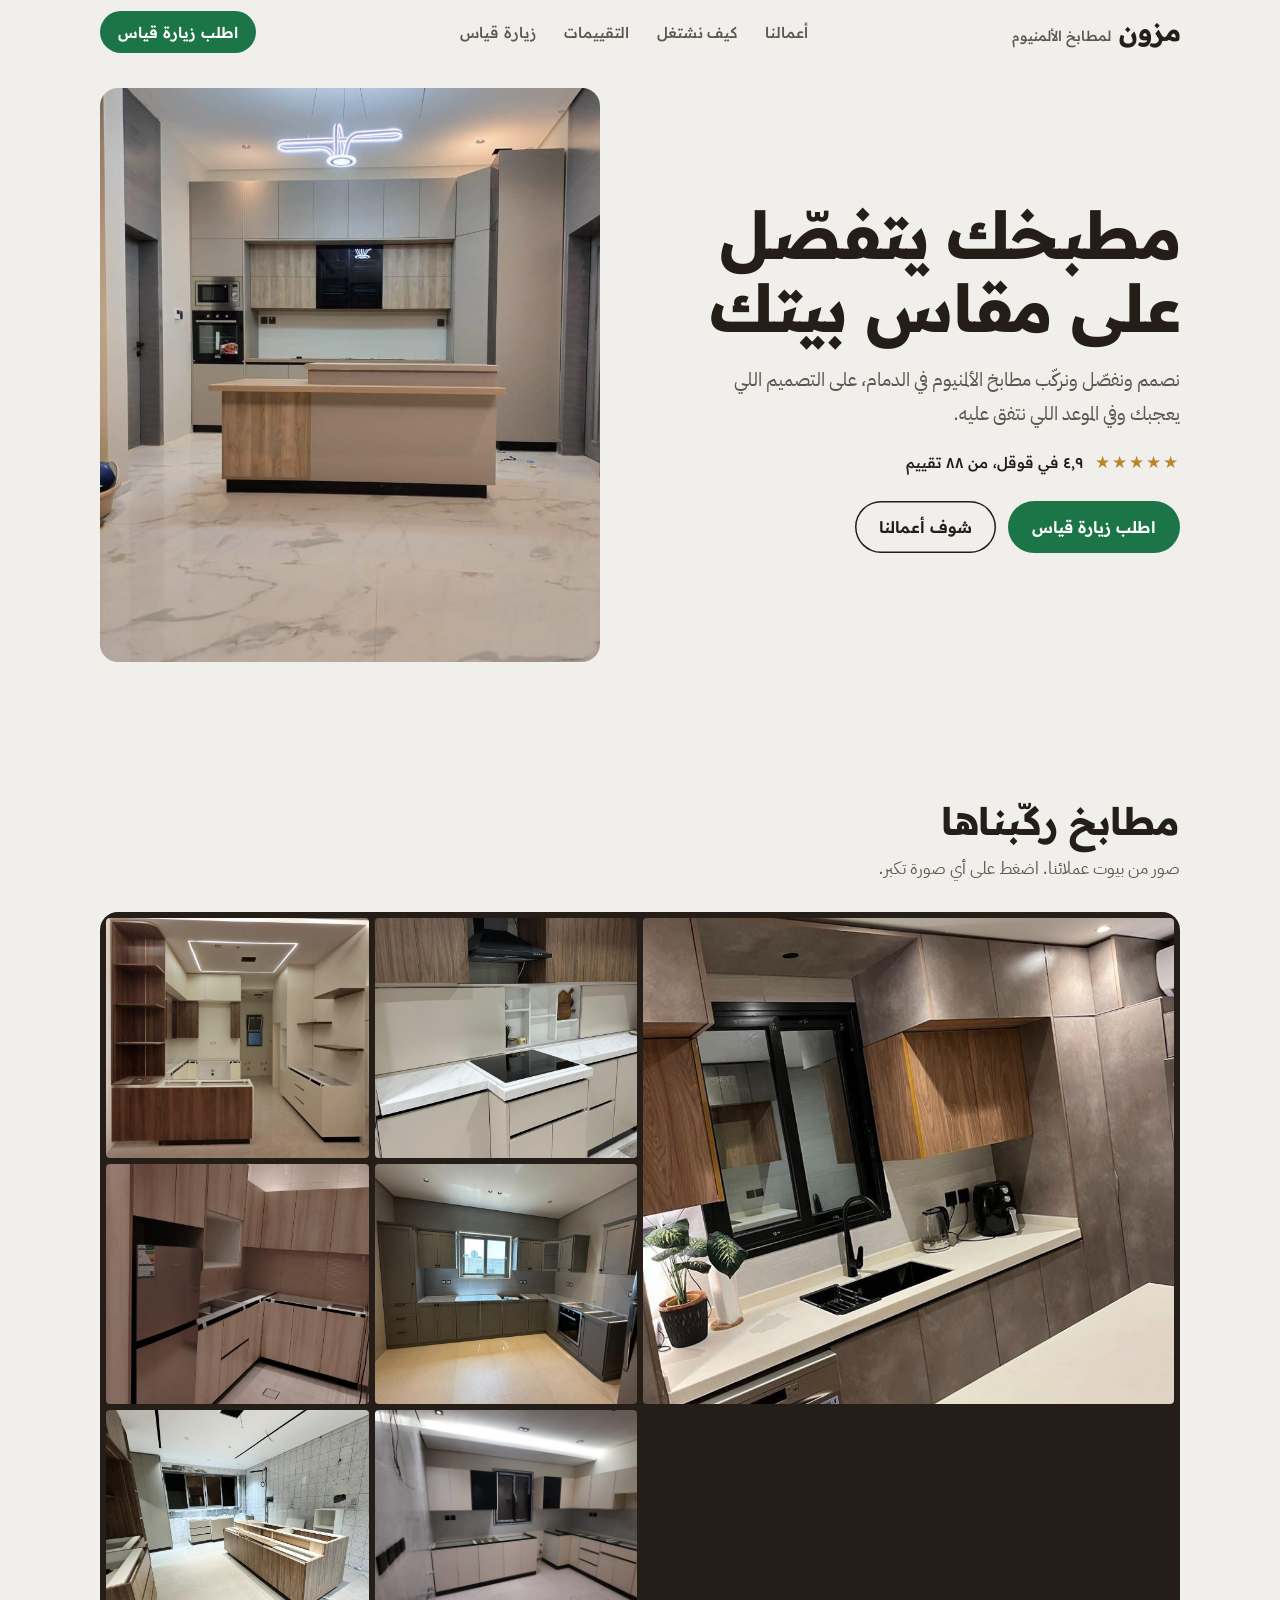
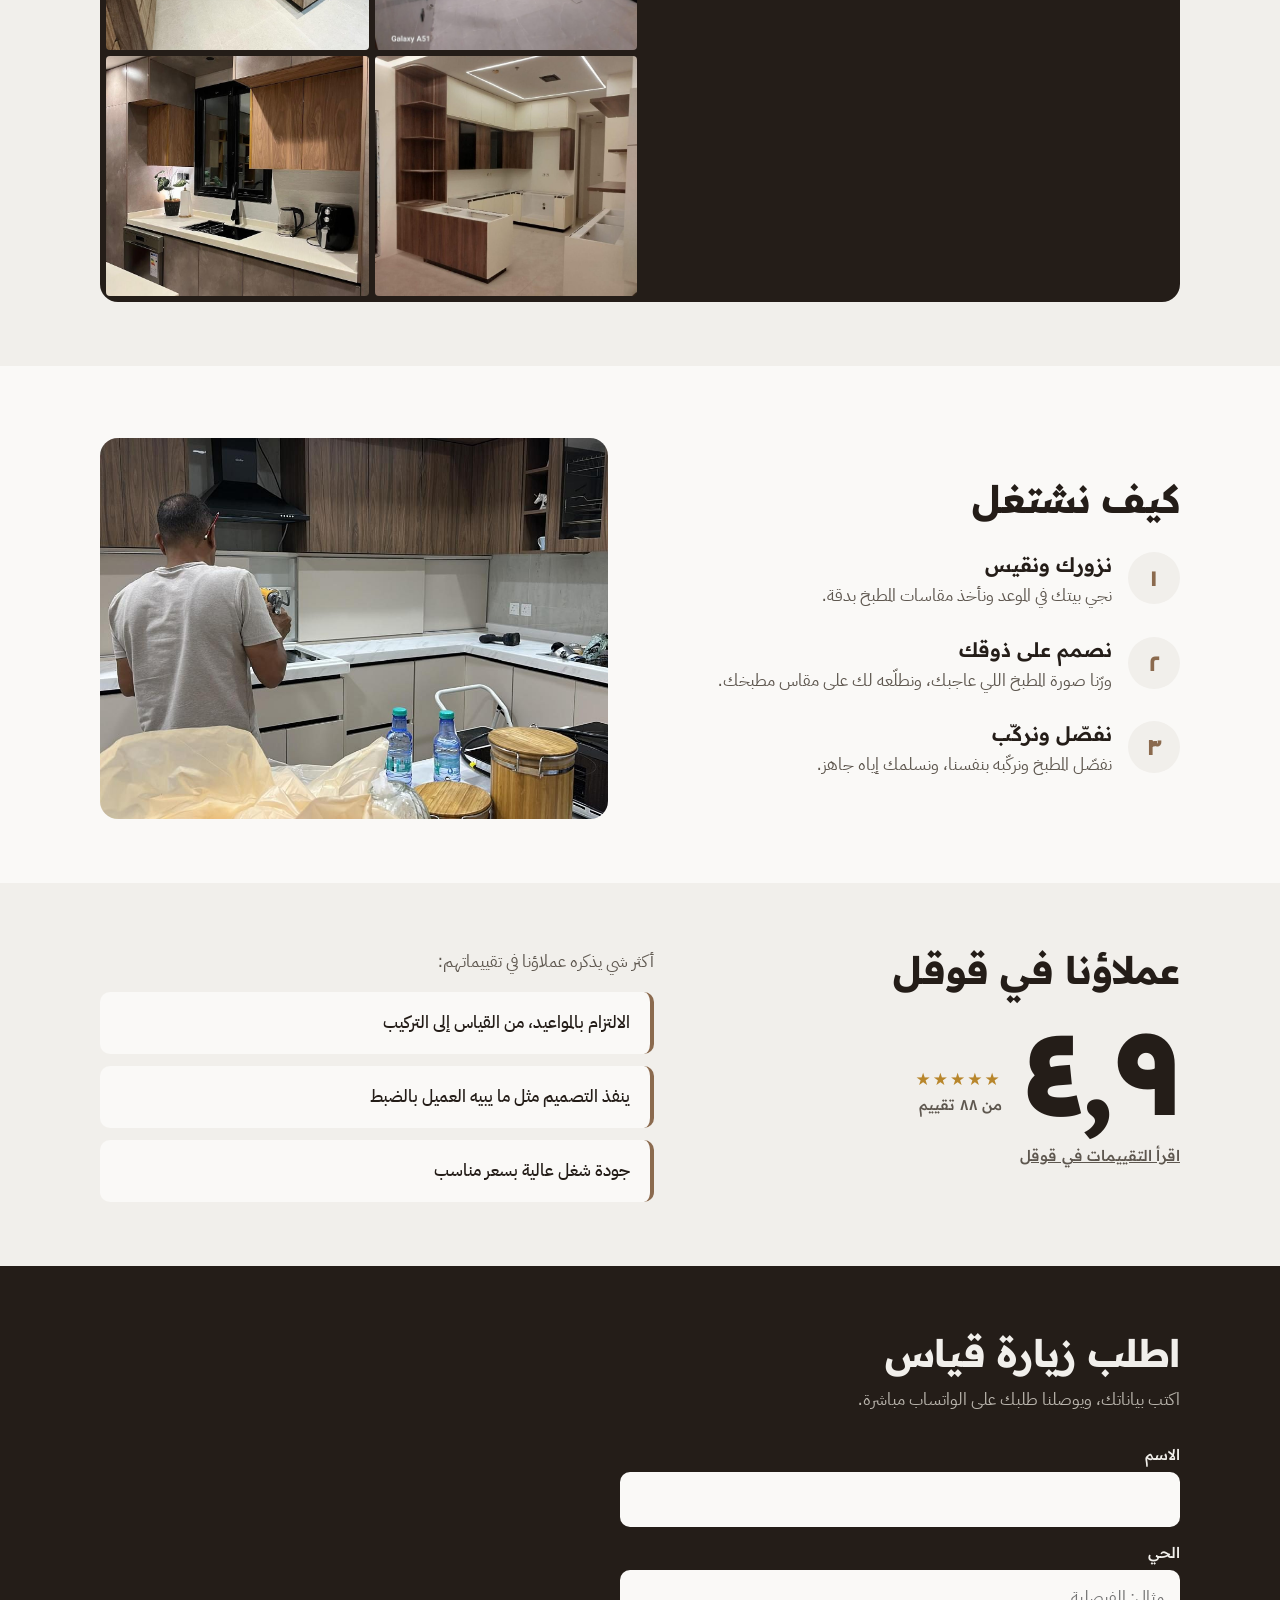
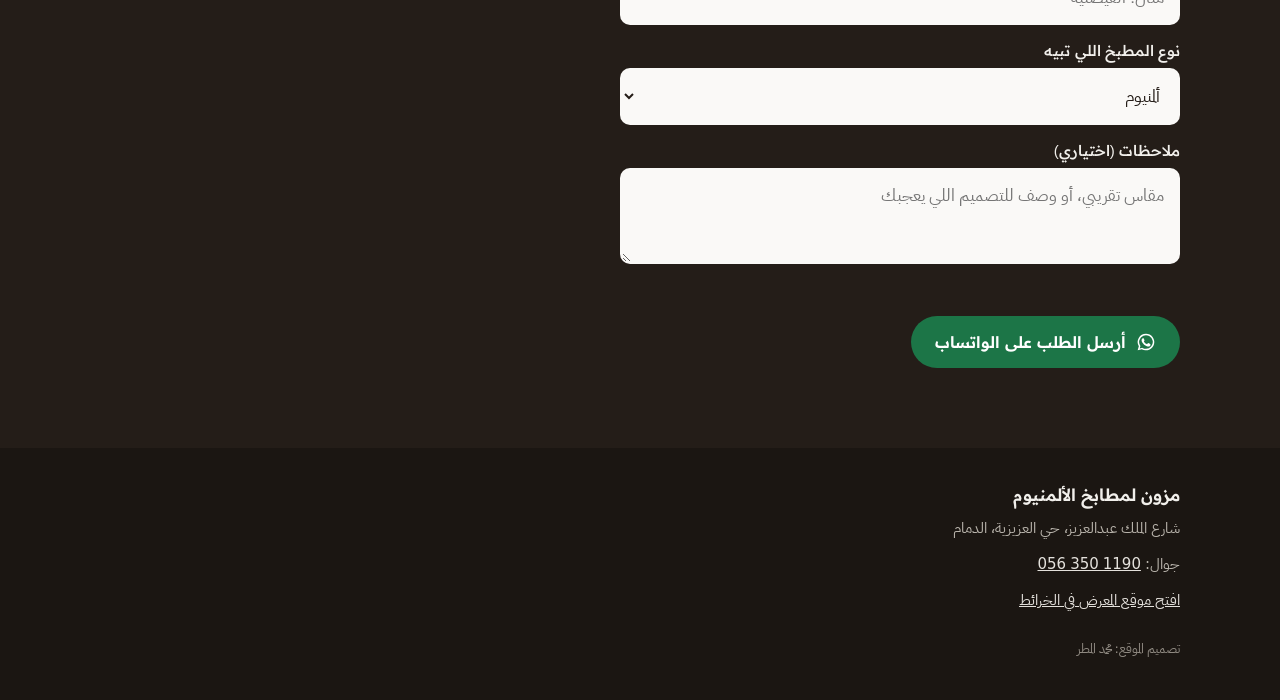
==== mazoon/index.html @ 0710dee6 "إضافة نسخة أولى لصفحة مزون لمطابخ الألمنيوم Co-Authored-By: Claude Opus 5.5 <noreply@anthropic.com> " ====
<!doctype html>
<html lang="ar" dir="rtl">
<head>
<meta charset="utf-8">
<meta name="viewport" content="width=device-width, initial-scale=1">
<title>مزون لمطابخ الألمنيوم | الدمام</title>
<meta name="description" content="تصميم وتفصيل وتركيب مطابخ الألمنيوم في الدمام. اطلب زيارة قياس على الواتساب.">
<meta property="og:title" content="مزون لمطابخ الألمنيوم">
<meta property="og:description" content="مطبخك يتفصّل على مقاس بيتك. تقييمنا ٤٫٩ في قوقل.">
<meta property="og:image" content="img/hero.jpg">
<meta name="theme-color" content="#241D18">
<meta name="robots" content="noindex">
<style>
@font-face{font-family:"Readex";src:url(fonts/readex-pro-arabic-500-normal.woff2) format("woff2");font-weight:500;font-display:swap;unicode-range:U+0600-06FF,U+0750-077F,U+0870-08FF,U+FB50-FDFF,U+FE70-FEFF,U+200C-200E,U+2010-2011,U+204F,U+2E41}
@font-face{font-family:"Readex";src:url(fonts/readex-pro-arabic-600-normal.woff2) format("woff2");font-weight:600;font-display:swap;unicode-range:U+0600-06FF,U+0750-077F,U+0870-08FF,U+FB50-FDFF,U+FE70-FEFF,U+200C-200E,U+2010-2011,U+204F,U+2E41}
@font-face{font-family:"Readex";src:url(fonts/readex-pro-arabic-700-normal.woff2) format("woff2");font-weight:700;font-display:swap;unicode-range:U+0600-06FF,U+0750-077F,U+0870-08FF,U+FB50-FDFF,U+FE70-FEFF,U+200C-200E,U+2010-2011,U+204F,U+2E41}
@font-face{font-family:"Readex";src:url(fonts/readex-pro-latin-600-normal.woff2) format("woff2");font-weight:600;font-display:swap;unicode-range:U+0000-00FF,U+2000-206F}
@font-face{font-family:"Readex";src:url(fonts/readex-pro-latin-700-normal.woff2) format("woff2");font-weight:700;font-display:swap;unicode-range:U+0000-00FF,U+2000-206F}
@font-face{font-family:"Plex";src:url(fonts/ibm-plex-sans-arabic-arabic-400-normal.woff2) format("woff2");font-weight:400;font-display:swap}
@font-face{font-family:"Plex";src:url(fonts/ibm-plex-sans-arabic-arabic-500-normal.woff2) format("woff2");font-weight:500;font-display:swap}
@font-face{font-family:"Plex";src:url(fonts/ibm-plex-sans-arabic-arabic-600-normal.woff2) format("woff2");font-weight:600;font-display:swap}

:root{
  --porcelain:#F1EFEB;   /* floor tile white */
  --paper:#FAF9F7;
  --espresso:#241D18;    /* reveal / ink */
  --ink-2:#5E574F;       /* secondary text, 6.4:1 on porcelain */
  --alu:#B9B4AC;         /* brushed aluminium */
  --alu-hi:#E4E1DC;
  --wood:#8B6A4E;        /* oak veneer */
  --green:#1C7547;       /* WhatsApp action */
  --green-hover:#165F39;
  --gap:6px;             /* cabinet reveal */
  --r-lg:18px; --r-sm:10px;
  --wrap:1120px;
}
*{box-sizing:border-box}
html{-webkit-text-size-adjust:100%;scroll-behavior:smooth}
@media (prefers-reduced-motion:reduce){html{scroll-behavior:auto}*{transition:none!important;animation:none!important}}
body{margin:0;background:var(--porcelain);color:var(--espresso);font:400 17px/1.75 "Plex",system-ui,sans-serif}
img{display:block;max-width:100%}
a{color:inherit}
:focus-visible{outline:3px solid var(--wood);outline-offset:3px;border-radius:6px}
.wrap{max-width:var(--wrap);margin-inline:auto;padding-inline:20px}
h1,h2,h3{font-family:"Readex","Plex",sans-serif;line-height:1.25;margin:0}
h2{font-size:clamp(26px,4.4vw,38px);font-weight:700;letter-spacing:-.01em}
.lead{color:var(--ink-2);margin:.5rem 0 0;max-width:34em}


/* header */
.top{position:sticky;top:0;z-index:20;background:rgba(241,239,235,.92);backdrop-filter:saturate(1.4) blur(10px)}
.top .wrap{display:flex;align-items:center;justify-content:space-between;gap:16px;height:64px}
.brand{display:flex;align-items:baseline;gap:8px;text-decoration:none}
.brand b{font:700 26px/1 "Readex",sans-serif;letter-spacing:-.02em}
.brand span{font:500 14px/1 "Readex",sans-serif;color:var(--ink-2)}
.nav{display:none;gap:28px;font:500 15px "Readex",sans-serif}
.nav a{text-decoration:none;color:var(--ink-2)}
.nav a:hover{color:var(--espresso)}

.btn{display:inline-flex;align-items:center;justify-content:center;gap:10px;min-height:52px;padding:0 24px;border-radius:999px;
  font:600 16px/1 "Readex",sans-serif;text-decoration:none;border:0;cursor:pointer}
.btn-wa{background:var(--green);color:#fff}
.btn-wa:hover{background:var(--green-hover)}
.btn-line{background:transparent;color:var(--espresso);box-shadow:inset 0 0 0 1.5px var(--espresso)}
.btn-line:hover{background:var(--espresso);color:var(--porcelain)}
.btn-sm{min-height:42px;padding:0 18px;font-size:15px}
.top .btn-sm{display:none}
.wa-ico{width:20px;height:20px;flex:none}

/* hero */
.hero{padding:4px 0 56px}
.hero-grid{display:grid;gap:28px}
.hero-photo{position:relative;border-radius:var(--r-lg);overflow:hidden;background:var(--espresso);aspect-ratio:4/3.4;order:-1}
.hero-photo img{width:100%;height:100%;object-fit:cover}
.hero-text h1{font-size:clamp(38px,8.6vw,66px);font-weight:700;letter-spacing:-.025em;line-height:1.12}
.hero-text p{font-size:19px;color:var(--ink-2);margin:18px 0 0;max-width:26em}
.rating{display:flex;align-items:center;gap:12px;margin-top:22px;font:500 15px "Readex",sans-serif}
.stars{color:#B8862B;letter-spacing:2px;font-size:17px}
.rating a{color:var(--ink-2)}
.actions{display:flex;flex-wrap:wrap;gap:12px;margin-top:28px}

/* gallery: a wall of cabinet fronts */
.works{padding:56px 0 64px}
.wall{list-style:none;margin:28px 0 0;padding:var(--gap);display:grid;gap:var(--gap);background:var(--espresso);border-radius:var(--r-lg);
  grid-template-columns:repeat(2,1fr);grid-auto-rows:clamp(150px,44vw,260px)}
.wall li:first-child{grid-row:span 2}
.tile{all:unset;display:block;width:100%;height:100%;cursor:zoom-in;border-radius:4px;overflow:hidden;position:relative}
.tile img{width:100%;height:100%;object-fit:cover;transition:transform .5s ease}
.tile:hover img{transform:scale(1.03)}
.tile:focus-visible{outline:3px solid var(--alu-hi);outline-offset:-3px}

/* process */
.how{padding:64px 0;background:var(--paper)}
.how-grid{display:grid;gap:36px;margin-top:8px}
.steps{list-style:none;margin:28px 0 0;padding:0;display:grid;gap:26px;counter-reset:s}
.steps li{display:grid;grid-template-columns:52px 1fr;gap:16px;align-items:start}
.steps li::before{counter-increment:s;content:counter(s,arabic-indic);font:700 22px/52px "Readex",sans-serif;text-align:center;
  width:52px;height:52px;border-radius:50%;background:var(--porcelain);color:var(--wood)}
.steps h3{font-size:20px;font-weight:600}
.steps p{margin:4px 0 0;color:var(--ink-2)}
.install{border-radius:var(--r-lg);overflow:hidden;aspect-ratio:4/3;background:var(--alu)}
.install img{width:100%;height:100%;object-fit:cover}

/* reviews */
.reviews{padding:64px 0}
.score{display:flex;align-items:flex-end;gap:18px;margin-top:22px}
.score b{font:700 clamp(72px,16vw,120px)/.9 "Readex",sans-serif;letter-spacing:-.03em}
.score div{padding-bottom:10px}
.score small{display:block;color:var(--ink-2);font:500 15px "Readex",sans-serif}
.praise{list-style:none;padding:0;margin:30px 0 0;display:grid;gap:12px}
.praise li{padding:16px 20px;border-radius:var(--r-sm);background:var(--paper);border-inline-start:4px solid var(--wood);font-weight:500}
.reviews .more{display:inline-block;margin-top:22px;font:500 15px "Readex",sans-serif;color:var(--ink-2)}

/* request */
.ask{padding:64px 0 120px;background:var(--espresso);color:var(--porcelain)}
.ask .lead{color:var(--alu)}
form{margin-top:30px;display:grid;gap:16px;max-width:560px}
label{display:grid;gap:8px;font:500 15px "Readex",sans-serif}
input,select,textarea{font:400 17px "Plex",sans-serif;color:var(--espresso);background:var(--paper);border:2px solid transparent;border-radius:var(--r-sm);padding:13px 14px;width:100%}
input:focus,select:focus,textarea:focus{outline:none;border-color:var(--alu)}
textarea{min-height:96px;resize:vertical}
.err{color:#FFB4A6;font:500 14px "Readex",sans-serif;min-height:1em;margin:0}
.ask .btn-wa{justify-self:start;margin-top:6px}

footer{background:#1B1612;color:var(--alu);padding:36px 0 110px;font-size:15px}
footer .wrap{display:grid;gap:10px}
footer strong{color:var(--porcelain);font:600 17px "Readex",sans-serif}
footer a{color:var(--alu-hi)}
.credit{margin-top:14px;font-size:13px;color:#8F8981}

/* mobile action bar */
.bar{position:fixed;inset-inline:0;bottom:0;z-index:30;padding:10px 16px calc(10px + env(safe-area-inset-bottom));
  background:rgba(36,29,24,.96);display:flex;gap:10px}
.bar .btn{flex:1;min-height:50px}
.bar .btn-line{color:var(--porcelain);box-shadow:inset 0 0 0 1.5px var(--alu)}

/* lightbox */
dialog{border:0;padding:0;background:transparent;max-width:min(92vw,900px);max-height:92vh}
dialog::backdrop{background:rgba(20,16,13,.92)}
dialog img{max-height:84vh;width:auto;margin:auto;border-radius:8px}
.lb-ctrl{display:flex;justify-content:center;gap:12px;margin-top:12px}
.lb-ctrl button{all:unset;cursor:pointer;color:var(--porcelain);font:600 15px "Readex",sans-serif;padding:10px 18px;border-radius:999px;box-shadow:inset 0 0 0 1.5px var(--alu)}
.lb-ctrl button:focus-visible{outline:3px solid var(--alu-hi)}

@media (min-width:880px){
  .nav{display:flex}
  .top .btn-sm{display:inline-flex}
  .hero-photo{order:0}
  .hero{padding:24px 0 80px}
  .hero-grid{grid-template-columns:1.05fr 1fr;align-items:center;gap:56px}
  .hero-photo{aspect-ratio:4/4.6}
  .wall{grid-template-columns:repeat(4,1fr);grid-auto-rows:240px}
  .wall li:first-child{grid-column:span 2}
  .how-grid{grid-template-columns:1fr 1fr;align-items:center;gap:64px}
  .reviews .wrap{display:grid;grid-template-columns:1fr 1.2fr;gap:64px;align-items:start}
  .praise{margin-top:0}
  .bar{display:none}
  .ask{padding-bottom:80px}
  footer{padding-bottom:40px}
}
</style>
</head>
<body>
<header class="top">
  <div class="wrap">
    <a class="brand" href="#"><b>مزون</b><span>لمطابخ الألمنيوم</span></a>
    <nav class="nav" aria-label="أقسام الصفحة">
      <a href="#works">أعمالنا</a><a href="#how">كيف نشتغل</a><a href="#reviews">التقييمات</a><a href="#ask">زيارة قياس</a>
    </nav>
    <a class="btn btn-wa btn-sm" href="#ask">اطلب زيارة قياس</a>
  </div>
</header>

<main>
  <section class="hero">
    <div class="wrap hero-grid">
      <div class="hero-text">
        <h1>مطبخك يتفصّل على مقاس بيتك</h1>
        <p>نصمم ونفصّل ونركّب مطابخ الألمنيوم في الدمام، على التصميم اللي يعجبك وفي الموعد اللي نتفق عليه.</p>
        <div class="rating"><span class="stars" aria-hidden="true">★★★★★</span>
          <span>٤٫٩ في قوقل، من ٨٨ تقييم</span></div>
        <div class="actions">
          <a class="btn btn-wa" href="#ask">اطلب زيارة قياس</a>
          <a class="btn btn-line" href="#works">شوف أعمالنا</a>
        </div>
      </div>
      <figure class="hero-photo" style="margin:0">
        <img src="img/hero.jpg" alt="مطبخ نفذته مزون في أحد بيوت الدمام" fetchpriority="high">
      </figure>
    </div>
  </section>

  <section class="works" id="works">
    <div class="wrap">
      <h2>مطابخ ركّبناها</h2>
      <p class="lead">صور من بيوت عملائنا. اضغط على أي صورة تكبر.</p>
      <ul class="wall">
      <li><button class="tile" type="button" data-i="0" aria-label="كبّر صورة المطبخ 1"><img src="img/k01.jpg" alt="مطبخ نفذته مزون، صورة 1" loading="lazy" decoding="async"></button></li>
      <li><button class="tile" type="button" data-i="1" aria-label="كبّر صورة المطبخ 2"><img src="img/k02.jpg" alt="مطبخ نفذته مزون، صورة 2" loading="lazy" decoding="async"></button></li>
      <li><button class="tile" type="button" data-i="2" aria-label="كبّر صورة المطبخ 3"><img src="img/k03.jpg" alt="مطبخ نفذته مزون، صورة 3" loading="lazy" decoding="async"></button></li>
      <li><button class="tile" type="button" data-i="3" aria-label="كبّر صورة المطبخ 4"><img src="img/k04.jpg" alt="مطبخ نفذته مزون، صورة 4" loading="lazy" decoding="async"></button></li>
      <li><button class="tile" type="button" data-i="4" aria-label="كبّر صورة المطبخ 5"><img src="img/k05.jpg" alt="مطبخ نفذته مزون، صورة 5" loading="lazy" decoding="async"></button></li>
      <li><button class="tile" type="button" data-i="5" aria-label="كبّر صورة المطبخ 6"><img src="img/k06.jpg" alt="مطبخ نفذته مزون، صورة 6" loading="lazy" decoding="async"></button></li>
      <li><button class="tile" type="button" data-i="6" aria-label="كبّر صورة المطبخ 7"><img src="img/k07.jpg" alt="مطبخ نفذته مزون، صورة 7" loading="lazy" decoding="async"></button></li>
      <li><button class="tile" type="button" data-i="7" aria-label="كبّر صورة المطبخ 8"><img src="img/k08.jpg" alt="مطبخ نفذته مزون، صورة 8" loading="lazy" decoding="async"></button></li>
      <li><button class="tile" type="button" data-i="8" aria-label="كبّر صورة المطبخ 9"><img src="img/k09.jpg" alt="مطبخ نفذته مزون، صورة 9" loading="lazy" decoding="async"></button></li>
      <li><button class="tile" type="button" data-i="9" aria-label="كبّر صورة المطبخ 10"><img src="img/k10.jpg" alt="مطبخ نفذته مزون، صورة 10" loading="lazy" decoding="async"></button></li>
      <li><button class="tile" type="button" data-i="10" aria-label="كبّر صورة المطبخ 11"><img src="img/k11.jpg" alt="مطبخ نفذته مزون، صورة 11" loading="lazy" decoding="async"></button></li>
      <li><button class="tile" type="button" data-i="11" aria-label="كبّر صورة المطبخ 12"><img src="img/k12.jpg" alt="مطبخ نفذته مزون، صورة 12" loading="lazy" decoding="async"></button></li>
      <li><button class="tile" type="button" data-i="12" aria-label="كبّر صورة المطبخ 13"><img src="img/k13.jpg" alt="مطبخ نفذته مزون، صورة 13" loading="lazy" decoding="async"></button></li>
      </ul>
    </div>
  </section>

  <section class="how" id="how">
    <div class="wrap how-grid">
      <div>
        <h2>كيف نشتغل</h2>
        <ol class="steps">
          <li><div><h3>نزورك ونقيس</h3><p>نجي بيتك في الموعد ونأخذ مقاسات المطبخ بدقة.</p></div></li>
          <li><div><h3>نصمم على ذوقك</h3><p>ورّنا صورة المطبخ اللي عاجبك، ونطلّعه لك على مقاس مطبخك.</p></div></li>
          <li><div><h3>نفصّل ونركّب</h3><p>نفصّل المطبخ ونركّبه بنفسنا، ونسلمك إياه جاهز.</p></div></li>
        </ol>
      </div>
      <figure class="install" style="margin:0">
        <img src="img/install.jpg" alt="فني مزون أثناء تركيب مطبخ" loading="lazy">
      </figure>
    </div>
  </section>

  <section class="reviews" id="reviews">
    <div class="wrap">
      <div>
        <h2>عملاؤنا في قوقل</h2>
        <div class="score"><b>٤٫٩</b><div><span class="stars" aria-hidden="true">★★★★★</span><small>من ٨٨ تقييم</small></div></div>
        <a class="more" href="https://www.google.com/maps/search/?api=1&query=%D9%85%D8%B2%D9%88%D9%86+%D9%84%D9%84%D9%85%D8%B7%D8%A7%D8%A8%D8%AE+%D8%A7%D9%84%D8%A7%D9%84%D9%85%D9%86%D9%8A%D9%88%D9%85&query_place_id=ChIJxUXGaDv9ST4RogmHFSXyGK0" target="_blank" rel="noopener">اقرأ التقييمات في قوقل</a>
      </div>
      <div>
        <p class="lead" style="margin:0 0 16px">أكثر شي يذكره عملاؤنا في تقييماتهم:</p>
        <ul class="praise">
          <li>الالتزام بالمواعيد، من القياس إلى التركيب</li>
          <li>ينفذ التصميم مثل ما يبيه العميل بالضبط</li>
          <li>جودة شغل عالية بسعر مناسب</li>
        </ul>
      </div>
    </div>
  </section>

  <section class="ask" id="ask">
    <div class="wrap">
      <h2>اطلب زيارة قياس</h2>
      <p class="lead">اكتب بياناتك، ويوصلنا طلبك على الواتساب مباشرة.</p>
      <form id="f" novalidate>
        <label>الاسم<input name="n" autocomplete="name" required></label>
        <label>الحي<input name="d" placeholder="مثال: الفيصلية" required></label>
        <label>نوع المطبخ اللي تبيه
          <select name="t">
            <option>ألمنيوم</option><option>خشب</option><option>أكريليك</option><option>ما قررت للحين</option>
          </select></label>
        <label>ملاحظات (اختياري)<textarea name="m" placeholder="مقاس تقريبي، أو وصف للتصميم اللي يعجبك"></textarea></label>
        <p class="err" id="err" role="alert"></p>
        <button class="btn btn-wa" type="submit">
          <svg class="wa-ico" viewBox="0 0 24 24" aria-hidden="true"><path fill="currentColor" d="M12 2a10 10 0 0 0-8.6 15.1L2 22l5-1.3A10 10 0 1 0 12 2Zm0 18.2a8.2 8.2 0 0 1-4.2-1.1l-.3-.2-3 .8.8-2.9-.2-.3A8.2 8.2 0 1 1 12 20.2Zm4.5-6.1c-.2-.1-1.5-.7-1.7-.8s-.4-.1-.6.1-.7.8-.8 1-.3.2-.5.1a6.7 6.7 0 0 1-3.3-2.9c-.3-.4.2-.4.6-1.3a.5.5 0 0 0 0-.5l-.8-1.8c-.2-.5-.4-.4-.6-.4h-.5a1 1 0 0 0-.7.3 3 3 0 0 0-.9 2.2 5.2 5.2 0 0 0 1.1 2.7 11.8 11.8 0 0 0 4.5 4c1.7.7 2.3.8 3.2.6a2.7 2.7 0 0 0 1.7-1.2 2.2 2.2 0 0 0 .2-1.2c-.1-.1-.3-.2-.5-.3Z"/></svg>
          أرسل الطلب على الواتساب</button>
      </form>
    </div>
  </section>
</main>

<footer>
  <div class="wrap">
    <strong>مزون لمطابخ الألمنيوم</strong>
    <span>شارع الملك عبدالعزيز، حي العزيزية، الدمام</span>
    <span>جوال: <a href="tel:+966563501190" dir="ltr">056 350 1190</a></span>
    <a href="https://www.google.com/maps/search/?api=1&query=%D9%85%D8%B2%D9%88%D9%86+%D9%84%D9%84%D9%85%D8%B7%D8%A7%D8%A8%D8%AE+%D8%A7%D9%84%D8%A7%D9%84%D9%85%D9%86%D9%8A%D9%88%D9%85&query_place_id=ChIJxUXGaDv9ST4RogmHFSXyGK0" target="_blank" rel="noopener">افتح موقع المعرض في الخرائط</a>
    <span class="credit">تصميم الموقع: محمد المطر</span>
  </div>
</footer>

<div class="bar">
  <a class="btn btn-wa" href="#ask">اطلب زيارة قياس</a>
  <a class="btn btn-line" href="tel:+966563501190">اتصل</a>
</div>

<dialog id="lb" aria-label="صورة مكبرة">
  <img id="lbimg" alt="">
  <div class="lb-ctrl">
    <button type="button" id="prev">السابقة</button>
    <button type="button" id="close">إغلاق</button>
    <button type="button" id="next">التالية</button>
  </div>
</dialog>

<script>
const S=["img/k01.jpg","img/k02.jpg","img/k03.jpg","img/k04.jpg","img/k05.jpg","img/k06.jpg","img/k07.jpg","img/k08.jpg","img/k09.jpg","img/k10.jpg","img/k11.jpg","img/k12.jpg","img/k13.jpg"],lb=document.getElementById('lb'),im=document.getElementById('lbimg');let i=0;
function show(n){i=(n+S.length)%S.length;im.src=S[i];im.alt='مطبخ نفذته مزون، صورة '+(i+1);}
document.querySelectorAll('.tile').forEach(b=>b.addEventListener('click',()=>{show(+b.dataset.i);lb.showModal();}));
document.getElementById('next').onclick=()=>show(i+1);
document.getElementById('prev').onclick=()=>show(i-1);
document.getElementById('close').onclick=()=>lb.close();
lb.addEventListener('click',e=>{if(e.target===lb)lb.close();});
document.addEventListener('keydown',e=>{if(!lb.open)return;if(e.key==='ArrowLeft')show(i+1);if(e.key==='ArrowRight')show(i-1);});
document.getElementById('f').addEventListener('submit',e=>{
  e.preventDefault();const f=e.target,err=document.getElementById('err');
  const n=f.n.value.trim(),d=f.d.value.trim();
  if(!n||!d){err.textContent=!n?'اكتب اسمك عشان نعرف نخاطبك.':'اكتب اسم الحي عشان نرتب موعد الزيارة.';(!n?f.n:f.d).focus();return;}
  err.textContent='';
  const t='السلام عليكم، أبي أحجز زيارة قياس.\nالاسم: '+n+'\nالحي: '+d+'\nنوع المطبخ: '+f.t.value+(f.m.value.trim()?'\nملاحظات: '+f.m.value.trim():'');
  location.href='https://wa.me/966563501190?text='+encodeURIComponent(t);
});
</script>
</body>
</html>
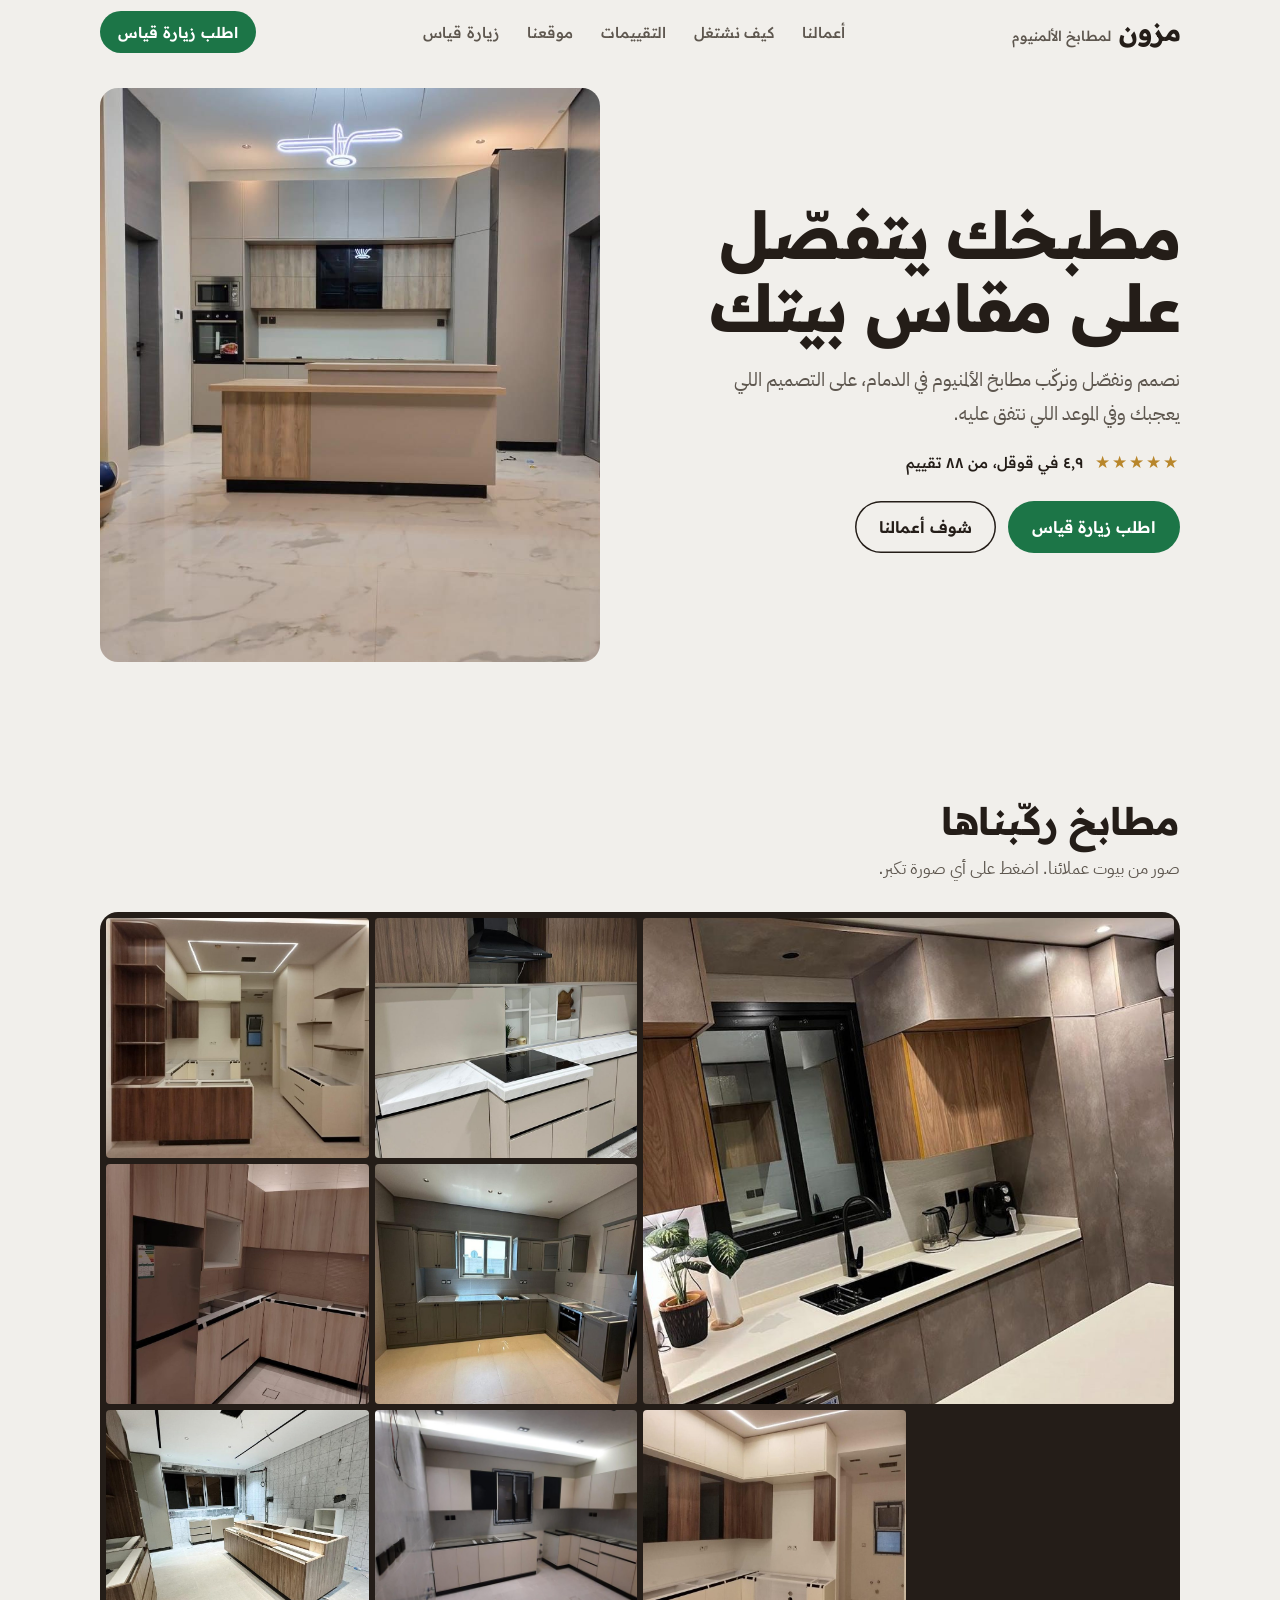
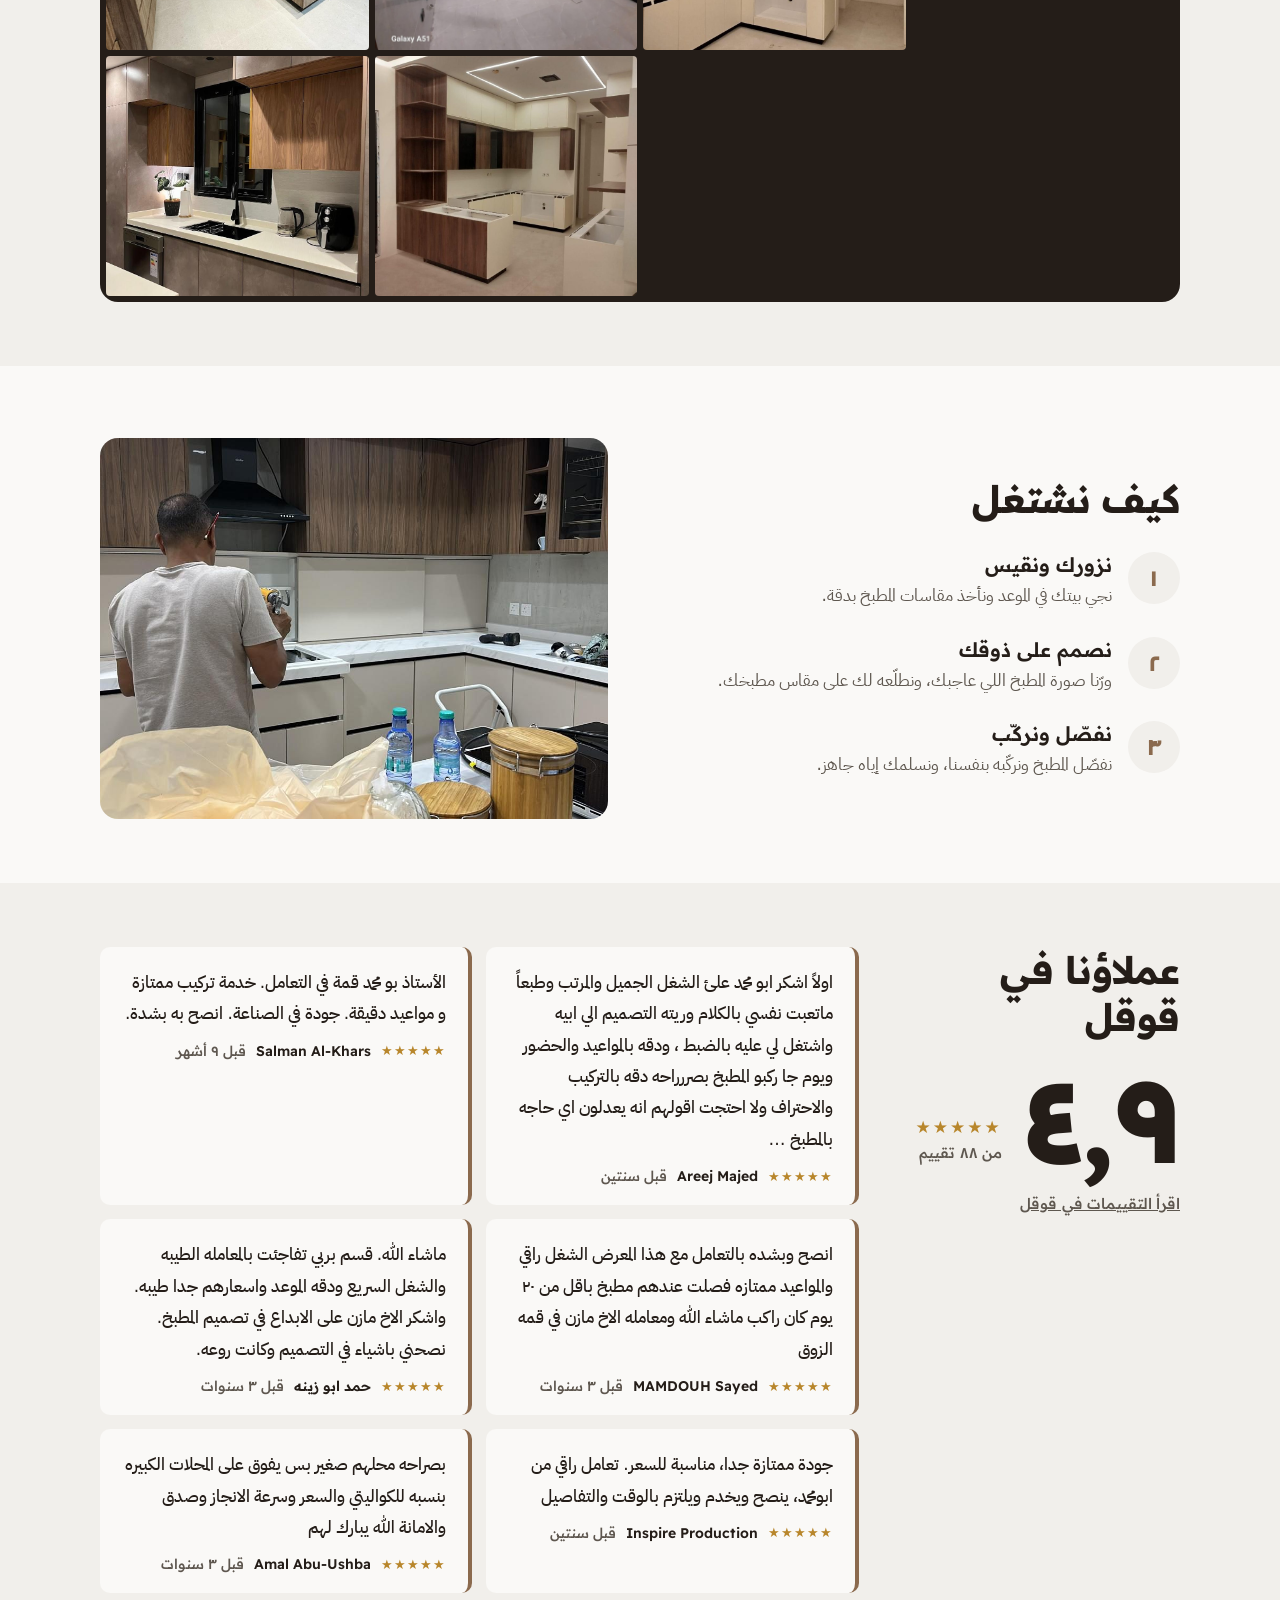
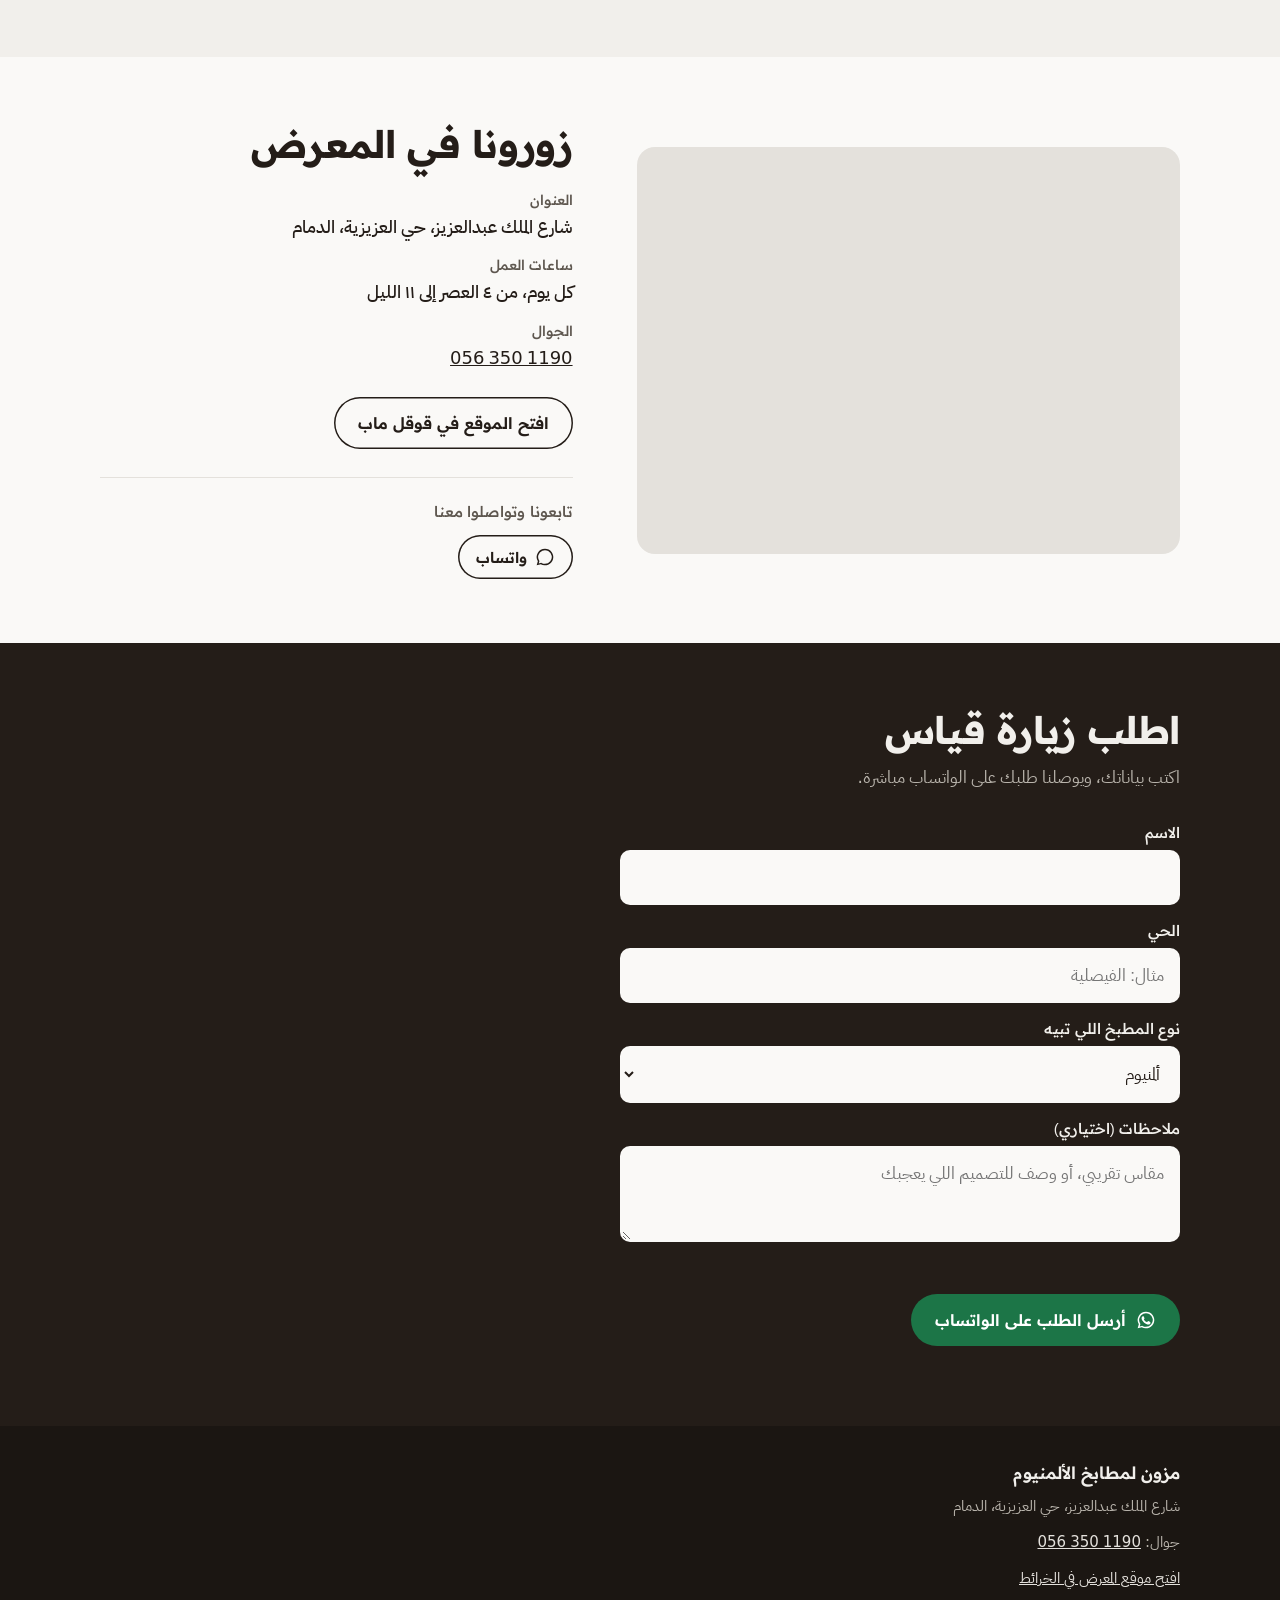
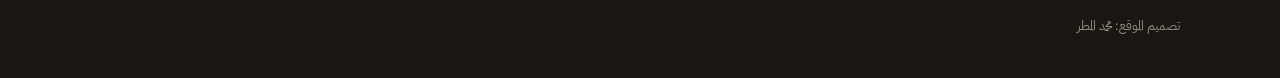
==== commit ff43eda5: "مزون: تقييمات العملاء من قوقل، وخريطة المعرض، وحسابات التواصل Co-Authored-By: Claude Opus 5.5 <norep" ====
--- a/mazoon/index.html
+++ b/mazoon/index.html
@@ -107,8 +107,29 @@
 .score b{font:700 clamp(72px,16vw,120px)/.9 "Readex",sans-serif;letter-spacing:-.03em}
 .score div{padding-bottom:10px}
 .score small{display:block;color:var(--ink-2);font:500 15px "Readex",sans-serif}
-.praise{list-style:none;padding:0;margin:30px 0 0;display:grid;gap:12px}
-.praise li{padding:16px 20px;border-radius:var(--r-sm);background:var(--paper);border-inline-start:4px solid var(--wood);font-weight:500}
+.quotes{display:grid;gap:14px;margin-top:30px}
+.q{margin:0;padding:20px 22px;border-radius:var(--r-sm);background:var(--paper);border-inline-start:4px solid var(--wood)}
+.q blockquote{margin:0;font-weight:500;line-height:1.85}
+.q figcaption{display:flex;flex-wrap:wrap;align-items:center;gap:4px 10px;margin-top:12px;font:500 14px "Readex",sans-serif;color:var(--ink-2)}
+.q figcaption b{color:var(--espresso);font-weight:600}
+.q .stars{font-size:13px;letter-spacing:1px}
+
+/* visit */
+.visit{padding:64px 0;background:var(--paper)}
+.visit-grid{display:grid;gap:28px}
+.map{border-radius:var(--r-lg);overflow:hidden;aspect-ratio:4/3;background:var(--alu-hi)}
+.map iframe{display:block;width:100%;height:100%;border:0}
+.facts{list-style:none;padding:0;margin:22px 0 0;display:grid;gap:14px}
+.facts li{display:grid;gap:2px}
+.facts small{font:500 14px "Readex",sans-serif;color:var(--ink-2)}
+.facts span,.facts a{font-weight:500;font-size:18px}
+.facts a{justify-self:start;unicode-bidi:isolate}
+.visit .actions{margin-top:24px}
+.social{display:flex;flex-wrap:wrap;gap:10px;margin-top:28px;padding-top:24px;border-top:1px solid var(--alu-hi)}
+.social p{flex-basis:100%;margin:0 0 4px;font:500 15px "Readex",sans-serif;color:var(--ink-2)}
+.social a{display:inline-flex;align-items:center;gap:8px;min-height:44px;padding:0 18px;border-radius:999px;box-shadow:inset 0 0 0 1.5px var(--espresso);text-decoration:none;font:600 15px "Readex",sans-serif}
+.social a:hover{background:var(--espresso);color:var(--porcelain)}
+.social svg{width:20px;height:20px}
 .reviews .more{display:inline-block;margin-top:22px;font:500 15px "Readex",sans-serif;color:var(--ink-2)}
 
 /* request */
@@ -152,8 +173,9 @@
   .wall{grid-template-columns:repeat(4,1fr);grid-auto-rows:240px}
   .wall li:first-child{grid-column:span 2}
   .how-grid{grid-template-columns:1fr 1fr;align-items:center;gap:64px}
-  .reviews .wrap{display:grid;grid-template-columns:1fr 1.2fr;gap:64px;align-items:start}
-  .praise{margin-top:0}
+  .reviews .wrap{display:grid;grid-template-columns:.7fr 2fr;gap:56px;align-items:start}
+  .quotes{margin-top:0;grid-template-columns:1fr 1fr}
+  .visit-grid{grid-template-columns:1.15fr 1fr;align-items:center;gap:64px}
   .bar{display:none}
   .ask{padding-bottom:80px}
   footer{padding-bottom:40px}
@@ -165,7 +187,7 @@
   <div class="wrap">
     <a class="brand" href="#"><b>مزون</b><span>لمطابخ الألمنيوم</span></a>
     <nav class="nav" aria-label="أقسام الصفحة">
-      <a href="#works">أعمالنا</a><a href="#how">كيف نشتغل</a><a href="#reviews">التقييمات</a><a href="#ask">زيارة قياس</a>
+      <a href="#works">أعمالنا</a><a href="#how">كيف نشتغل</a><a href="#reviews">التقييمات</a><a href="#visit">موقعنا</a><a href="#ask">زيارة قياس</a>
     </nav>
     <a class="btn btn-wa btn-sm" href="#ask">اطلب زيارة قياس</a>
   </div>
@@ -235,13 +257,36 @@
         <div class="score"><b>٤٫٩</b><div><span class="stars" aria-hidden="true">★★★★★</span><small>من ٨٨ تقييم</small></div></div>
         <a class="more" href="https://www.google.com/maps/search/?api=1&query=%D9%85%D8%B2%D9%88%D9%86+%D9%84%D9%84%D9%85%D8%B7%D8%A7%D8%A8%D8%AE+%D8%A7%D9%84%D8%A7%D9%84%D9%85%D9%86%D9%8A%D9%88%D9%85&query_place_id=ChIJxUXGaDv9ST4RogmHFSXyGK0" target="_blank" rel="noopener">اقرأ التقييمات في قوقل</a>
       </div>
+      <div class="quotes">
+        <figure class="q"><blockquote>اولاً اشكر ابو محمد علئ الشغل الجميل والمرتب وطبعاً ماتعبت نفسي بالكلام وريته التصميم الي ابيه واشتغل لي عليه بالضبط ، ودقه بالمواعيد والحضور ويوم جا ركبو المطبخ بصررراحه دقه بالتركيب والاحتراف ولا احتجت اقولهم انه يعدلون اي حاجه بالمطبخ …</blockquote><figcaption><span class="stars" aria-label="٥ نجوم">★★★★★</span><b>Areej Majed</b><span>قبل سنتين</span></figcaption></figure>
+        <figure class="q"><blockquote>الأستاذ بو محمد قمة في التعامل. خدمة تركيب ممتازة و مواعيد دقيقة. جودة في الصناعة. انصح به بشدة.</blockquote><figcaption><span class="stars" aria-label="٥ نجوم">★★★★★</span><b>Salman Al-Khars</b><span>قبل ٩ أشهر</span></figcaption></figure>
+        <figure class="q"><blockquote>انصح وبشده بالتعامل مع هذا المعرض الشغل راقي والمواعيد ممتازه فصلت عندهم مطبخ باقل من ٢٠ يوم كان راكب ماشاء الله ومعامله الاخ مازن في قمه الزوق</blockquote><figcaption><span class="stars" aria-label="٥ نجوم">★★★★★</span><b>MAMDOUH Sayed</b><span>قبل ٣ سنوات</span></figcaption></figure>
+        <figure class="q"><blockquote>ماشاء الله. قسم بربي تفاجئت بالمعامله الطيبه والشغل السريع ودقه الموعد واسعارهم جدا طيبه. واشكر الاخ مازن على الابداع في تصميم المطبخ. نصحني باشياء في التصميم وكانت روعه.</blockquote><figcaption><span class="stars" aria-label="٥ نجوم">★★★★★</span><b>حمد ابو زينه</b><span>قبل ٣ سنوات</span></figcaption></figure>
+        <figure class="q"><blockquote>جودة ممتازة جدا، مناسبة للسعر. تعامل راقي من ابومحمد، ينصح ويخدم ويلتزم بالوقت والتفاصيل</blockquote><figcaption><span class="stars" aria-label="٥ نجوم">★★★★★</span><b>Inspire Production</b><span>قبل سنتين</span></figcaption></figure>
+        <figure class="q"><blockquote>بصراحه محلهم صغير بس يفوق على المحلات الكبيره بنسبه للكواليتي والسعر وسرعة الانجاز وصدق والامانة الله يبارك لهم</blockquote><figcaption><span class="stars" aria-label="٥ نجوم">★★★★★</span><b>Amal Abu-Ushba</b><span>قبل ٣ سنوات</span></figcaption></figure>
+      </div>
+    </div>
+  </section>
+
+  <section class="visit" id="visit">
+    <div class="wrap visit-grid">
+      <div class="map">
+        <iframe src="https://maps.google.com/maps?q=%D9%85%D8%B2%D9%88%D9%86%20%D9%84%D9%84%D9%85%D8%B7%D8%A7%D8%A8%D8%AE%20%D8%A7%D9%84%D8%A7%D9%84%D9%85%D9%86%D9%8A%D9%88%D9%85&amp;ll=26.4524417,50.0715341&amp;z=16&amp;hl=ar&amp;output=embed" title="موقع معرض مزون على الخريطة" loading="lazy" referrerpolicy="no-referrer-when-downgrade" allowfullscreen></iframe>
+      </div>
       <div>
-        <p class="lead" style="margin:0 0 16px">أكثر شي يذكره عملاؤنا في تقييماتهم:</p>
-        <ul class="praise">
-          <li>الالتزام بالمواعيد، من القياس إلى التركيب</li>
-          <li>ينفذ التصميم مثل ما يبيه العميل بالضبط</li>
-          <li>جودة شغل عالية بسعر مناسب</li>
+        <h2>زورونا في المعرض</h2>
+        <ul class="facts">
+          <li><small>العنوان</small><span>شارع الملك عبدالعزيز، حي العزيزية، الدمام</span></li>
+          <li><small>ساعات العمل</small><span>كل يوم، من ٤ العصر إلى ١١ الليل</span></li>
+          <li><small>الجوال</small><a href="tel:+966563501190" dir="ltr">056 350 1190</a></li>
         </ul>
+        <div class="actions">
+          <a class="btn btn-line" href="https://www.google.com/maps/search/?api=1&query=%D9%85%D8%B2%D9%88%D9%86+%D9%84%D9%84%D9%85%D8%B7%D8%A7%D8%A8%D8%AE+%D8%A7%D9%84%D8%A7%D9%84%D9%85%D9%86%D9%8A%D9%88%D9%85&query_place_id=ChIJxUXGaDv9ST4RogmHFSXyGK0" target="_blank" rel="noopener">افتح الموقع في قوقل ماب</a>
+        </div>
+        <div class="social">
+          <p>تابعونا وتواصلوا معنا</p>
+        <a href="https://wa.me/966563501190" target="_blank" rel="noopener"><svg viewBox="0 0 24 24" aria-hidden="true"><path fill="currentColor" d="M12 2a10 10 0 0 0-8.6 15.1L2 22l5-1.3A10 10 0 1 0 12 2Zm0 18.2a8.2 8.2 0 0 1-4.2-1.1l-.3-.2-3 .8.8-2.9-.2-.3A8.2 8.2 0 1 1 12 20.2Z"/></svg>واتساب</a>
+        </div>
       </div>
     </div>
   </section>
